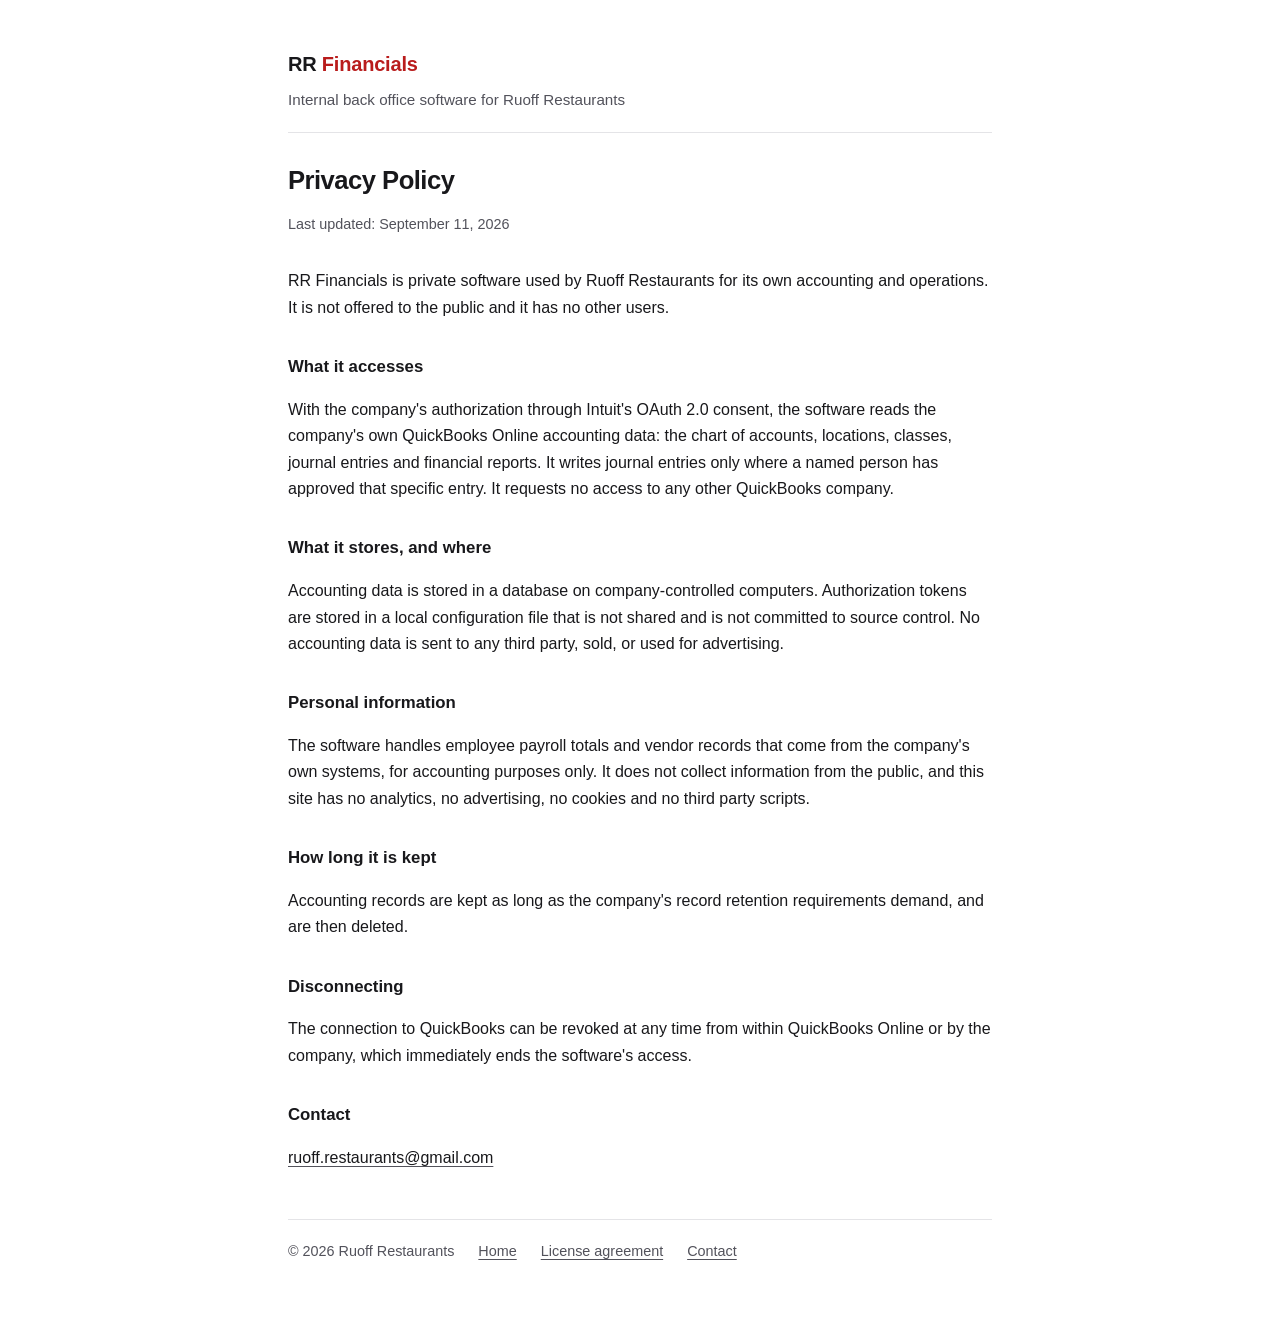
==== intuit-site/privacy.html @ 0b880e86 "Add files via upload" ====
<!doctype html>
<html lang="en">
<head>
<meta charset="utf-8">
<meta name="viewport" content="width=device-width, initial-scale=1">
<meta name="robots" content="noindex">
<title>RR Financials, Privacy Policy</title>
<link rel="icon" href="favicon.svg" type="image/svg+xml">
<link rel="stylesheet" href="style.css">
</head>
<body>
<main>
  <header>
    <div class="mark">RR <span>Financials</span></div>
    <p class="sub">Internal back office software for Ruoff Restaurants</p>
  </header>

  <h1>Privacy Policy</h1>
  <p class="updated">Last updated: September 11, 2026</p>

  <p>RR Financials is private software used by Ruoff Restaurants for its own accounting and operations. It is not
  offered to the public and it has no other users.</p>

  <h2>What it accesses</h2>
  <p>With the company's authorization through Intuit's OAuth 2.0 consent, the software reads the company's own
  QuickBooks Online accounting data: the chart of accounts, locations, classes, journal entries and financial
  reports. It writes journal entries only where a named person has approved that specific entry. It requests no
  access to any other QuickBooks company.</p>

  <h2>What it stores, and where</h2>
  <p>Accounting data is stored in a database on company-controlled computers. Authorization tokens are stored in
  a local configuration file that is not shared and is not committed to source control. No accounting data is
  sent to any third party, sold, or used for advertising.</p>

  <h2>Personal information</h2>
  <p>The software handles employee payroll totals and vendor records that come from the company's own systems,
  for accounting purposes only. It does not collect information from the public, and this site has no analytics,
  no advertising, no cookies and no third party scripts.</p>

  <h2>How long it is kept</h2>
  <p>Accounting records are kept as long as the company's record retention requirements demand, and are then
  deleted.</p>

  <h2>Disconnecting</h2>
  <p>The connection to QuickBooks can be revoked at any time from within QuickBooks Online or by the company,
  which immediately ends the software's access.</p>

  <h2>Contact</h2>
  <p><a href="mailto:ruoff.restaurants@gmail.com">ruoff.restaurants@gmail.com</a></p>

  <footer>
    <span>&copy; 2026 Ruoff Restaurants</span>
    <a href="index.html">Home</a>
    <a href="eula.html">License agreement</a>
    <a href="mailto:ruoff.restaurants@gmail.com">Contact</a>
  </footer>
</main>
</body>
</html>
---- intuit-site/style.css ----
/* RR Financials, the small public site Intuit's app settings require. No trackers, no external requests. */
:root {
  color-scheme: light dark;
  --ink: #18181b;
  --soft: #52525b;
  --line: #e4e4e7;
  --bg: #ffffff;
  --accent: #b91c1c;
}
@media (prefers-color-scheme: dark) {
  :root { --ink: #f4f4f5; --soft: #a1a1aa; --line: #3f3f46; --bg: #18181b; --accent: #f87171; }
}
* { box-sizing: border-box; }
body {
  margin: 0;
  padding: 3rem 1.25rem 4rem;
  background: var(--bg);
  color: var(--ink);
  font: 16px/1.65 -apple-system, BlinkMacSystemFont, "Segoe UI", Roboto, Helvetica, Arial, sans-serif;
}
main { max-width: 44rem; margin: 0 auto; }
header { border-bottom: 1px solid var(--line); padding-bottom: 1.25rem; margin-bottom: 2rem; }
.mark { font-weight: 700; letter-spacing: -0.01em; font-size: 1.25rem; }
.mark span { color: var(--accent); }
.sub { color: var(--soft); margin: 0.35rem 0 0; font-size: 0.95rem; }
h1 { font-size: 1.6rem; line-height: 1.25; letter-spacing: -0.02em; margin: 0 0 1rem; }
h2 { font-size: 1.05rem; margin: 2rem 0 0.5rem; }
p, li { color: var(--ink); }
.lede { font-size: 1.08rem; color: var(--soft); }
.note {
  border-left: 3px solid var(--line);
  padding: 0.75rem 0 0.75rem 1rem;
  margin: 1.75rem 0;
  color: var(--soft);
  font-size: 0.95rem;
}
.updated { color: var(--soft); font-size: 0.9rem; margin: 0 0 2rem; }
a { color: inherit; text-decoration-color: var(--soft); text-underline-offset: 3px; }
a:hover { text-decoration-color: var(--accent); }
footer {
  border-top: 1px solid var(--line);
  margin-top: 3rem;
  padding-top: 1.25rem;
  color: var(--soft);
  font-size: 0.9rem;
  display: flex;
  flex-wrap: wrap;
  gap: 0.5rem 1.5rem;
}
footer a { white-space: nowrap; }
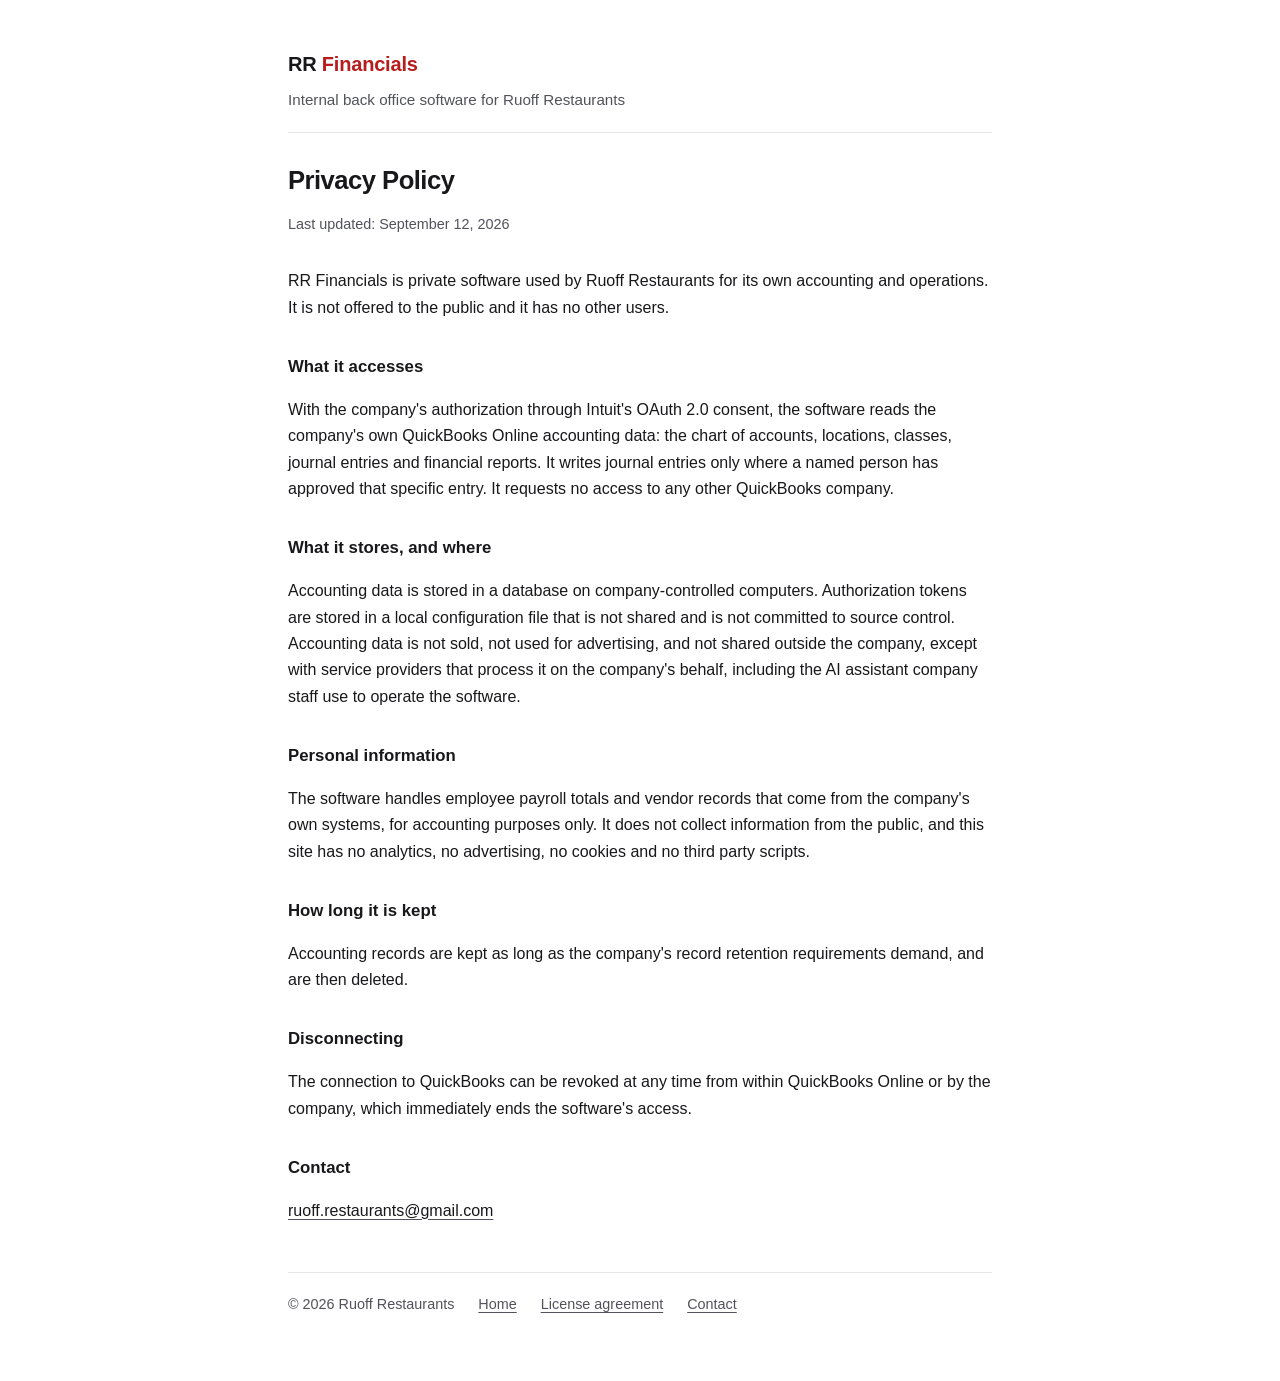
==== commit 7b23b63b: "Add files via upload" ====
--- a/intuit-site/privacy.html
+++ b/intuit-site/privacy.html
@@ -1,59 +1,60 @@
-<!doctype html>
-<html lang="en">
-<head>
-<meta charset="utf-8">
-<meta name="viewport" content="width=device-width, initial-scale=1">
-<meta name="robots" content="noindex">
-<title>RR Financials, Privacy Policy</title>
-<link rel="icon" href="favicon.svg" type="image/svg+xml">
-<link rel="stylesheet" href="style.css">
-</head>
-<body>
-<main>
-  <header>
-    <div class="mark">RR <span>Financials</span></div>
-    <p class="sub">Internal back office software for Ruoff Restaurants</p>
-  </header>
-
-  <h1>Privacy Policy</h1>
-  <p class="updated">Last updated: September 11, 2026</p>
-
-  <p>RR Financials is private software used by Ruoff Restaurants for its own accounting and operations. It is not
-  offered to the public and it has no other users.</p>
-
-  <h2>What it accesses</h2>
-  <p>With the company's authorization through Intuit's OAuth 2.0 consent, the software reads the company's own
-  QuickBooks Online accounting data: the chart of accounts, locations, classes, journal entries and financial
-  reports. It writes journal entries only where a named person has approved that specific entry. It requests no
-  access to any other QuickBooks company.</p>
-
-  <h2>What it stores, and where</h2>
-  <p>Accounting data is stored in a database on company-controlled computers. Authorization tokens are stored in
-  a local configuration file that is not shared and is not committed to source control. No accounting data is
-  sent to any third party, sold, or used for advertising.</p>
-
-  <h2>Personal information</h2>
-  <p>The software handles employee payroll totals and vendor records that come from the company's own systems,
-  for accounting purposes only. It does not collect information from the public, and this site has no analytics,
-  no advertising, no cookies and no third party scripts.</p>
-
-  <h2>How long it is kept</h2>
-  <p>Accounting records are kept as long as the company's record retention requirements demand, and are then
-  deleted.</p>
-
-  <h2>Disconnecting</h2>
-  <p>The connection to QuickBooks can be revoked at any time from within QuickBooks Online or by the company,
-  which immediately ends the software's access.</p>
-
-  <h2>Contact</h2>
-  <p><a href="mailto:ruoff.restaurants@gmail.com">ruoff.restaurants@gmail.com</a></p>
-
-  <footer>
-    <span>&copy; 2026 Ruoff Restaurants</span>
-    <a href="index.html">Home</a>
-    <a href="eula.html">License agreement</a>
-    <a href="mailto:ruoff.restaurants@gmail.com">Contact</a>
-  </footer>
-</main>
-</body>
-</html>
+<!doctype html>
+<html lang="en">
+<head>
+<meta charset="utf-8">
+<meta name="viewport" content="width=device-width, initial-scale=1">
+<meta name="robots" content="noindex">
+<title>RR Financials, Privacy Policy</title>
+<link rel="icon" href="favicon.svg" type="image/svg+xml">
+<link rel="stylesheet" href="style.css">
+</head>
+<body>
+<main>
+  <header>
+    <div class="mark">RR <span>Financials</span></div>
+    <p class="sub">Internal back office software for Ruoff Restaurants</p>
+  </header>
+
+  <h1>Privacy Policy</h1>
+  <p class="updated">Last updated: September 12, 2026</p>
+
+  <p>RR Financials is private software used by Ruoff Restaurants for its own accounting and operations. It is not
+  offered to the public and it has no other users.</p>
+
+  <h2>What it accesses</h2>
+  <p>With the company's authorization through Intuit's OAuth 2.0 consent, the software reads the company's own
+  QuickBooks Online accounting data: the chart of accounts, locations, classes, journal entries and financial
+  reports. It writes journal entries only where a named person has approved that specific entry. It requests no
+  access to any other QuickBooks company.</p>
+
+  <h2>What it stores, and where</h2>
+  <p>Accounting data is stored in a database on company-controlled computers. Authorization tokens are stored in
+  a local configuration file that is not shared and is not committed to source control. Accounting data is not
+  sold, not used for advertising, and not shared outside the company, except with service providers that process
+  it on the company's behalf, including the AI assistant company staff use to operate the software.</p>
+
+  <h2>Personal information</h2>
+  <p>The software handles employee payroll totals and vendor records that come from the company's own systems,
+  for accounting purposes only. It does not collect information from the public, and this site has no analytics,
+  no advertising, no cookies and no third party scripts.</p>
+
+  <h2>How long it is kept</h2>
+  <p>Accounting records are kept as long as the company's record retention requirements demand, and are then
+  deleted.</p>
+
+  <h2>Disconnecting</h2>
+  <p>The connection to QuickBooks can be revoked at any time from within QuickBooks Online or by the company,
+  which immediately ends the software's access.</p>
+
+  <h2>Contact</h2>
+  <p><a href="mailto:ruoff.restaurants@gmail.com">ruoff.restaurants@gmail.com</a></p>
+
+  <footer>
+    <span>&copy; 2026 Ruoff Restaurants</span>
+    <a href="index.html">Home</a>
+    <a href="eula.html">License agreement</a>
+    <a href="mailto:ruoff.restaurants@gmail.com">Contact</a>
+  </footer>
+</main>
+</body>
+</html>
--- a/intuit-site/style.css
+++ b/intuit-site/style.css
@@ -48,3 +48,32 @@
   gap: 0.5rem 1.5rem;
 }
 footer a { white-space: nowrap; }
+
+/* callback.html: the address to paste, and its copy button */
+[hidden] { display: none !important; }
+.paste {
+  width: 100%;
+  margin: 0.5rem 0 0;
+  padding: 0.75rem;
+  font: 0.85rem/1.5 ui-monospace, SFMono-Regular, Consolas, "Liberation Mono", monospace;
+  color: var(--ink);
+  background: transparent;
+  border: 1px solid var(--line);
+  border-radius: 6px;
+  resize: vertical;
+  word-break: break-all;
+}
+.actions { display: flex; flex-wrap: wrap; align-items: center; gap: 0.5rem 0.9rem; }
+.copy {
+  font: inherit;
+  font-weight: 600;
+  color: var(--bg);
+  background: var(--accent);
+  border: 0;
+  border-radius: 6px;
+  padding: 0.55rem 1.1rem;
+  cursor: pointer;
+}
+.copy:hover { filter: brightness(1.08); }
+.copy:focus-visible { outline: 2px solid var(--ink); outline-offset: 2px; }
+.status { color: var(--soft); font-size: 0.92rem; }
